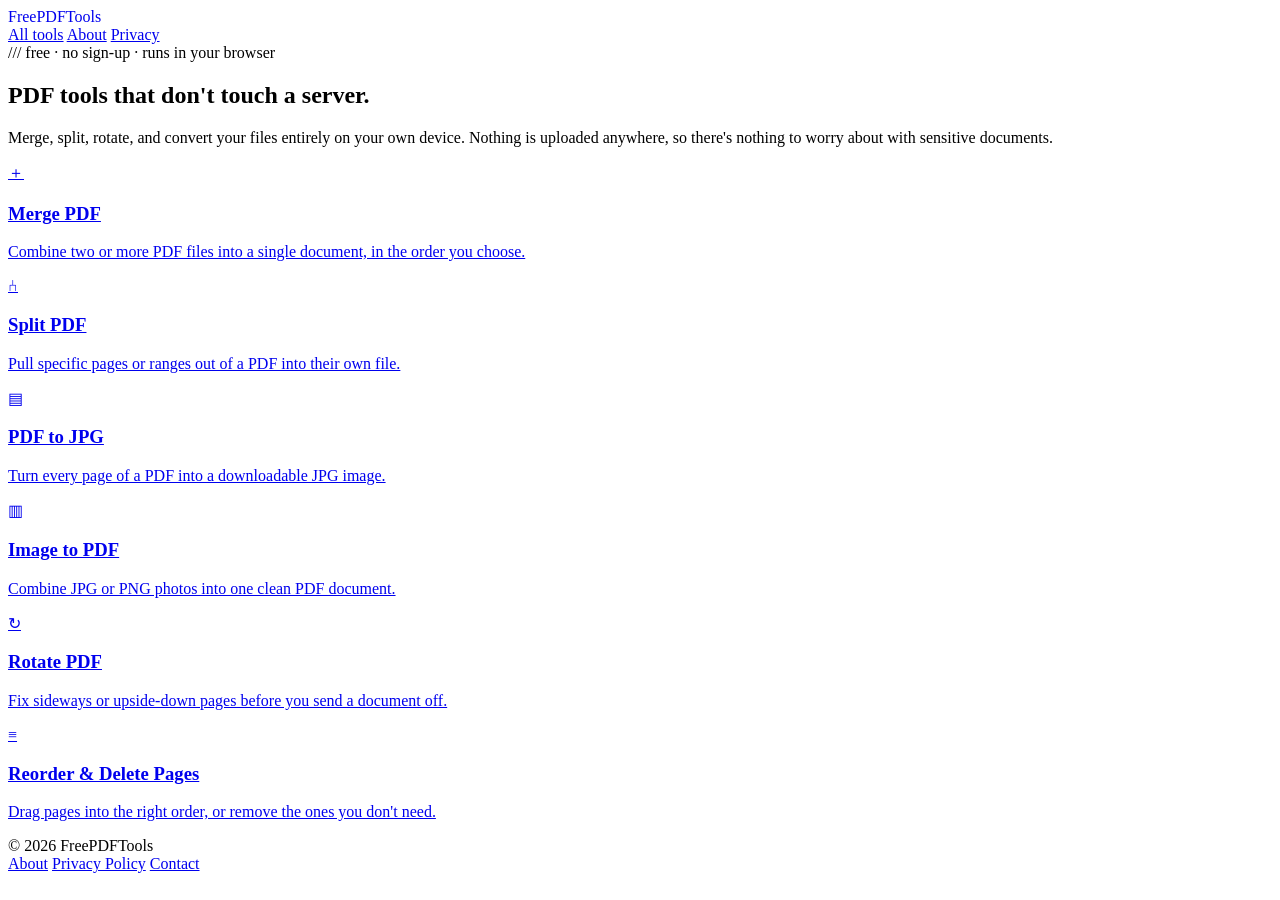
==== index.html @ c8ea1bb5 "Add files via upload" ====
<!DOCTYPE html>
<html lang="en">
<head>
<meta charset="UTF-8">
<meta name="viewport" content="width=device-width, initial-scale=1.0">
<title>FreePDFTools — Free PDF Merge, Split & Convert Tools</title>
<meta name="description" content="Merge, split, rotate, and convert PDF files free, right in your browser. No sign-up, no uploads to a server — your files never leave your device.">
<link rel="stylesheet" href="css/style.css">
</head>
<body>

<header class="site-header">
  <div class="shell">
    <a href="index.html" class="brand" style="text-decoration:none;">
      <span class="mark"></span>
      <span>Free<span class="free">PDF</span>Tools</span>
    </a>
    <nav class="top-nav">
      <a href="index.html">All tools</a>
      <a href="about.html">About</a>
      <a href="privacy.html">Privacy</a>
    </nav>
  </div>
</header>

<main class="shell">
  <section class="intro">
    <div class="eyebrow">/// free &middot; no sign-up &middot; runs in your browser</div>
    <h1>PDF tools that don't touch a server.</h1>
    <p>Merge, split, rotate, and convert your files entirely on your own device. Nothing is uploaded anywhere, so there's nothing to worry about with sensitive documents.</p>
  </section>

  <section class="tray" aria-label="Available tools">
    <a href="tools/merge.html" class="tool-card" data-tab="MERGE">
      <div class="icon">＋</div>
      <h3>Merge PDF</h3>
      <p>Combine two or more PDF files into a single document, in the order you choose.</p>
    </a>

    <a href="tools/split.html" class="tool-card" data-tab="SPLIT">
      <div class="icon">⑃</div>
      <h3>Split PDF</h3>
      <p>Pull specific pages or ranges out of a PDF into their own file.</p>
    </a>

    <a href="tools/pdf-to-jpg.html" class="tool-card" data-tab="PDF→JPG">
      <div class="icon">▤</div>
      <h3>PDF to JPG</h3>
      <p>Turn every page of a PDF into a downloadable JPG image.</p>
    </a>

    <a href="tools/image-to-pdf.html" class="tool-card" data-tab="IMG→PDF">
      <div class="icon">▥</div>
      <h3>Image to PDF</h3>
      <p>Combine JPG or PNG photos into one clean PDF document.</p>
    </a>

    <a href="tools/rotate.html" class="tool-card" data-tab="ROTATE">
      <div class="icon">↻</div>
      <h3>Rotate PDF</h3>
      <p>Fix sideways or upside-down pages before you send a document off.</p>
    </a>

    <a href="tools/organize.html" class="tool-card" data-tab="REORDER">
      <div class="icon">≡</div>
      <h3>Reorder &amp; Delete Pages</h3>
      <p>Drag pages into the right order, or remove the ones you don't need.</p>
    </a>
  </section>
</main>

<footer class="site-footer">
  <div class="shell">
    <span>&copy; 2026 FreePDFTools</span>
    <div>
      <a href="about.html">About</a>
      <a href="privacy.html">Privacy Policy</a>
      <a href="contact.html">Contact</a>
    </div>
  </div>
</footer>

</body>
</html>
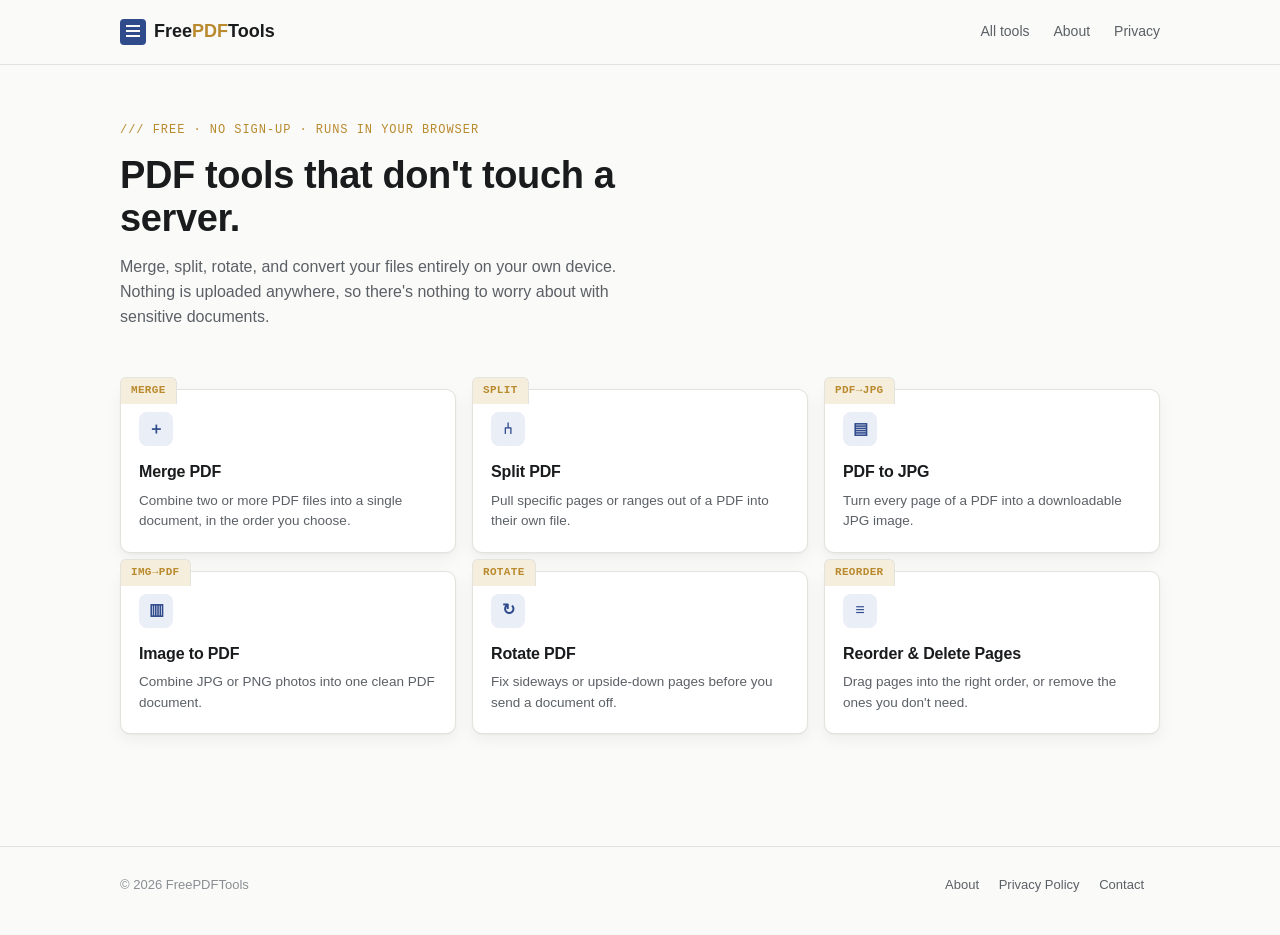
==== commit 344effa5: "index.html" ====
--- a/index.html
+++ b/index.html
@@ -5,7 +5,7 @@
 <meta name="viewport" content="width=device-width, initial-scale=1.0">
 <title>FreePDFTools — Free PDF Merge, Split & Convert Tools</title>
 <meta name="description" content="Merge, split, rotate, and convert PDF files free, right in your browser. No sign-up, no uploads to a server — your files never leave your device.">
-<link rel="stylesheet" href="css/style.css">
+<link rel="stylesheet" href="style.css">
 </head>
 <body>
 
@@ -31,37 +31,37 @@
   </section>
 
   <section class="tray" aria-label="Available tools">
-    <a href="tools/merge.html" class="tool-card" data-tab="MERGE">
+    <a href="merge.html" class="tool-card" data-tab="MERGE">
       <div class="icon">＋</div>
       <h3>Merge PDF</h3>
       <p>Combine two or more PDF files into a single document, in the order you choose.</p>
     </a>
 
-    <a href="tools/split.html" class="tool-card" data-tab="SPLIT">
+    <a href="split.html" class="tool-card" data-tab="SPLIT">
       <div class="icon">⑃</div>
       <h3>Split PDF</h3>
       <p>Pull specific pages or ranges out of a PDF into their own file.</p>
     </a>
 
-    <a href="tools/pdf-to-jpg.html" class="tool-card" data-tab="PDF→JPG">
+    <a href="pdf-to-jpg.html" class="tool-card" data-tab="PDF→JPG">
       <div class="icon">▤</div>
       <h3>PDF to JPG</h3>
       <p>Turn every page of a PDF into a downloadable JPG image.</p>
     </a>
 
-    <a href="tools/image-to-pdf.html" class="tool-card" data-tab="IMG→PDF">
+    <a href="image-to-pdf.html" class="tool-card" data-tab="IMG→PDF">
       <div class="icon">▥</div>
       <h3>Image to PDF</h3>
       <p>Combine JPG or PNG photos into one clean PDF document.</p>
     </a>
 
-    <a href="tools/rotate.html" class="tool-card" data-tab="ROTATE">
+    <a href="rotate.html" class="tool-card" data-tab="ROTATE">
       <div class="icon">↻</div>
       <h3>Rotate PDF</h3>
       <p>Fix sideways or upside-down pages before you send a document off.</p>
     </a>
 
-    <a href="tools/organize.html" class="tool-card" data-tab="REORDER">
+    <a href="organize.html" class="tool-card" data-tab="REORDER">
       <div class="icon">≡</div>
       <h3>Reorder &amp; Delete Pages</h3>
       <p>Drag pages into the right order, or remove the ones you don't need.</p>
--- a/style.css
+++ b/style.css
@@ -0,0 +1,410 @@
+/* ===================================================================
+   FreePDFTools — Design System
+   Concept: a "document tray" — tools are drawn as file folders with
+   a tab, since the whole product is about handling documents.
+   =================================================================== */
+
+@import url('https://fonts.googleapis.com/css2?family=Space+Grotesk:wght@500;600;700&family=Inter:wght@400;500;600&family=IBM+Plex+Mono:wght@500;600&display=swap');
+
+:root {
+  --paper: #FAFAF8;
+  --paper-raised: #FFFFFF;
+  --ink: #191B1D;
+  --ink-soft: #5B6066;
+  --ink-faint: #8A8F94;
+  --line: #E4E2DD;
+  --line-strong: #D2CFC8;
+  --accent: #2F4B8C;
+  --accent-hover: #24396B;
+  --accent-soft: #EAEEF7;
+  --tab: #B98A2E;
+  --tab-soft: #F6EEDC;
+  --success: #3F7D5C;
+  --success-soft: #E8F1EC;
+  --danger: #B3453C;
+  --danger-soft: #FBEBE9;
+
+  --radius-s: 6px;
+  --radius-m: 10px;
+  --shadow-card: 0 1px 2px rgba(25,27,29,0.04), 0 6px 16px rgba(25,27,29,0.05);
+  --shadow-card-hover: 0 2px 4px rgba(25,27,29,0.06), 0 12px 28px rgba(25,27,29,0.09);
+}
+
+* { box-sizing: border-box; }
+
+html, body {
+  margin: 0;
+  padding: 0;
+  background: var(--paper);
+  color: var(--ink);
+  font-family: 'Inter', -apple-system, BlinkMacSystemFont, sans-serif;
+  font-size: 16px;
+  line-height: 1.55;
+  -webkit-font-smoothing: antialiased;
+}
+
+h1, h2, h3, .display {
+  font-family: 'Space Grotesk', 'Inter', sans-serif;
+  font-weight: 600;
+  letter-spacing: -0.01em;
+  color: var(--ink);
+  margin: 0;
+}
+
+.mono {
+  font-family: 'IBM Plex Mono', monospace;
+}
+
+a { color: var(--accent); text-decoration: none; }
+a:hover { text-decoration: underline; }
+
+button, .btn { font-family: inherit; }
+
+:focus-visible {
+  outline: 2px solid var(--accent);
+  outline-offset: 2px;
+}
+
+@media (prefers-reduced-motion: reduce) {
+  *, *::before, *::after {
+    animation-duration: 0.01ms !important;
+    transition-duration: 0.01ms !important;
+  }
+}
+
+/* ---------------------------------------------------------------
+   Layout shell
+   --------------------------------------------------------------- */
+.shell {
+  max-width: 1080px;
+  margin: 0 auto;
+  padding: 0 20px;
+}
+
+header.site-header {
+  border-bottom: 1px solid var(--line);
+  background: var(--paper);
+}
+
+.site-header .shell {
+  display: flex;
+  align-items: center;
+  justify-content: space-between;
+  height: 64px;
+}
+
+.brand {
+  display: flex;
+  align-items: center;
+  gap: 8px;
+  font-size: 18px;
+  font-weight: 700;
+}
+
+.brand .mark {
+  width: 26px;
+  height: 26px;
+  border-radius: 4px;
+  background: var(--accent);
+  position: relative;
+  flex-shrink: 0;
+}
+.brand .mark::after {
+  content: '';
+  position: absolute;
+  top: 6px; left: 6px; right: 6px;
+  height: 2px;
+  background: var(--paper);
+  box-shadow: 0 5px 0 var(--paper), 0 10px 0 var(--paper);
+}
+
+.brand span { color: var(--ink); }
+.brand .free { color: var(--tab); }
+
+nav.top-nav { display: flex; gap: 24px; font-size: 14px; font-weight: 500; }
+nav.top-nav a { color: var(--ink-soft); }
+nav.top-nav a:hover { color: var(--ink); text-decoration: none; }
+
+footer.site-footer {
+  border-top: 1px solid var(--line);
+  margin-top: 64px;
+  padding: 28px 0 40px;
+  color: var(--ink-faint);
+  font-size: 13px;
+}
+footer.site-footer .shell {
+  display: flex;
+  justify-content: space-between;
+  flex-wrap: wrap;
+  gap: 12px;
+}
+footer.site-footer a { color: var(--ink-soft); margin-right: 16px; }
+
+/* ---------------------------------------------------------------
+   Hero / intro — plain-spoken, not a marketing banner
+   --------------------------------------------------------------- */
+.intro {
+  padding: 56px 0 36px;
+}
+.intro .eyebrow {
+  font-family: 'IBM Plex Mono', monospace;
+  font-size: 12px;
+  letter-spacing: 0.08em;
+  text-transform: uppercase;
+  color: var(--tab);
+  margin-bottom: 14px;
+}
+.intro h1 {
+  font-size: 38px;
+  line-height: 1.15;
+  max-width: 620px;
+}
+.intro p {
+  margin-top: 14px;
+  max-width: 540px;
+  color: var(--ink-soft);
+  font-size: 16px;
+}
+
+/* ---------------------------------------------------------------
+   Tool tray — the signature element.
+   Each tool is a "folder" with a tab bearing its file-operation code.
+   --------------------------------------------------------------- */
+.tray {
+  display: grid;
+  grid-template-columns: repeat(3, 1fr);
+  gap: 18px 16px;
+  padding: 8px 0 48px;
+}
+@media (max-width: 760px) {
+  .tray { grid-template-columns: repeat(2, 1fr); }
+}
+@media (max-width: 480px) {
+  .tray { grid-template-columns: 1fr; }
+}
+
+.tool-card {
+  position: relative;
+  display: block;
+  background: var(--paper-raised);
+  border: 1px solid var(--line);
+  border-radius: 0 var(--radius-m) var(--radius-m) var(--radius-m);
+  padding: 22px 18px 20px;
+  box-shadow: var(--shadow-card);
+  transition: transform 0.15s ease, box-shadow 0.15s ease, border-color 0.15s ease;
+  color: var(--ink);
+}
+.tool-card:hover {
+  transform: translateY(-2px);
+  box-shadow: var(--shadow-card-hover);
+  border-color: var(--line-strong);
+  text-decoration: none;
+}
+
+.tool-card::before {
+  content: attr(data-tab);
+  position: absolute;
+  top: -13px;
+  left: -1px;
+  font-family: 'IBM Plex Mono', monospace;
+  font-size: 11px;
+  font-weight: 600;
+  letter-spacing: 0.03em;
+  color: var(--tab);
+  background: var(--tab-soft);
+  border: 1px solid var(--line);
+  border-bottom: none;
+  padding: 4px 10px 5px;
+  border-radius: 6px 6px 0 0;
+}
+
+.tool-card .icon {
+  width: 34px;
+  height: 34px;
+  border-radius: 8px;
+  background: var(--accent-soft);
+  color: var(--accent);
+  display: flex;
+  align-items: center;
+  justify-content: center;
+  margin-bottom: 14px;
+  font-size: 16px;
+  font-weight: 700;
+}
+
+.tool-card h3 {
+  font-size: 16px;
+  margin-bottom: 6px;
+}
+.tool-card p {
+  margin: 0;
+  color: var(--ink-soft);
+  font-size: 13.5px;
+  line-height: 1.5;
+}
+
+/* ---------------------------------------------------------------
+   Tool page (e.g. merge.html)
+   --------------------------------------------------------------- */
+.tool-page-head {
+  padding: 40px 0 8px;
+}
+.tool-page-head .eyebrow {
+  font-family: 'IBM Plex Mono', monospace;
+  font-size: 12px;
+  letter-spacing: 0.08em;
+  text-transform: uppercase;
+  color: var(--tab);
+  margin-bottom: 10px;
+}
+.tool-page-head h1 { font-size: 30px; }
+.tool-page-head p { color: var(--ink-soft); margin-top: 10px; max-width: 560px; }
+
+.workspace {
+  margin: 28px 0 56px;
+  border: 1px solid var(--line);
+  border-radius: var(--radius-m);
+  background: var(--paper-raised);
+  box-shadow: var(--shadow-card);
+  overflow: hidden;
+}
+
+.dropzone {
+  border: 2px dashed var(--line-strong);
+  border-radius: var(--radius-m);
+  margin: 20px;
+  padding: 40px 20px;
+  text-align: center;
+  cursor: pointer;
+  transition: border-color 0.15s ease, background 0.15s ease;
+}
+.dropzone:hover, .dropzone.drag-over {
+  border-color: var(--accent);
+  background: var(--accent-soft);
+}
+.dropzone .dz-title { font-weight: 600; font-size: 15px; }
+.dropzone .dz-sub { color: var(--ink-faint); font-size: 13px; margin-top: 6px; }
+.dropzone input[type="file"] { display: none; }
+
+.file-list {
+  padding: 0 20px;
+}
+.file-row {
+  display: flex;
+  align-items: center;
+  gap: 12px;
+  padding: 12px 0;
+  border-bottom: 1px solid var(--line);
+}
+.file-row:last-child { border-bottom: none; }
+.file-row .badge {
+  font-family: 'IBM Plex Mono', monospace;
+  font-size: 10.5px;
+  font-weight: 600;
+  color: var(--accent);
+  background: var(--accent-soft);
+  padding: 3px 7px;
+  border-radius: 4px;
+  flex-shrink: 0;
+}
+.file-row .name {
+  flex: 1;
+  font-size: 14px;
+  overflow: hidden;
+  text-overflow: ellipsis;
+  white-space: nowrap;
+}
+.file-row .size {
+  font-family: 'IBM Plex Mono', monospace;
+  font-size: 12px;
+  color: var(--ink-faint);
+  flex-shrink: 0;
+}
+.file-row .move-btns { display: flex; gap: 4px; flex-shrink: 0; }
+.file-row button.icon-btn {
+  border: 1px solid var(--line);
+  background: var(--paper);
+  color: var(--ink-soft);
+  width: 26px; height: 26px;
+  border-radius: 6px;
+  cursor: pointer;
+  font-size: 13px;
+  line-height: 1;
+}
+.file-row button.icon-btn:hover { background: var(--accent-soft); color: var(--accent); border-color: var(--accent); }
+.file-row button.remove { color: var(--danger); }
+.file-row button.remove:hover { background: var(--danger-soft); border-color: var(--danger); }
+
+.actions-bar {
+  display: flex;
+  align-items: center;
+  justify-content: space-between;
+  gap: 12px;
+  padding: 18px 20px;
+  border-top: 1px solid var(--line);
+  background: var(--paper);
+  flex-wrap: wrap;
+}
+
+.btn-primary {
+  background: var(--accent);
+  color: #fff;
+  border: none;
+  padding: 12px 22px;
+  border-radius: var(--radius-s);
+  font-weight: 600;
+  font-size: 14.5px;
+  cursor: pointer;
+  transition: background 0.15s ease;
+}
+.btn-primary:hover { background: var(--accent-hover); }
+.btn-primary:disabled { background: var(--line-strong); color: var(--ink-faint); cursor: not-allowed; }
+
+.btn-ghost {
+  background: transparent;
+  color: var(--ink-soft);
+  border: 1px solid var(--line);
+  padding: 11px 18px;
+  border-radius: var(--radius-s);
+  font-weight: 500;
+  font-size: 14px;
+  cursor: pointer;
+}
+.btn-ghost:hover { border-color: var(--ink-soft); color: var(--ink); }
+
+.status-msg {
+  font-size: 13.5px;
+  padding: 12px 20px;
+}
+.status-msg.success { color: var(--success); background: var(--success-soft); }
+.status-msg.error { color: var(--danger); background: var(--danger-soft); }
+
+.privacy-note {
+  display: flex;
+  align-items: center;
+  gap: 8px;
+  font-size: 12.5px;
+  color: var(--ink-faint);
+  margin-top: 14px;
+}
+.privacy-note .dot {
+  width: 6px; height: 6px; border-radius: 50%;
+  background: var(--success);
+  flex-shrink: 0;
+}
+
+.guide {
+  margin: 40px 0 60px;
+  padding-top: 32px;
+  border-top: 1px solid var(--line);
+}
+.guide h2 { font-size: 20px; margin-bottom: 16px; }
+.guide ol { padding-left: 20px; color: var(--ink-soft); }
+.guide li { margin-bottom: 8px; }
+
+.empty-state {
+  text-align: center;
+  padding: 36px 20px;
+  color: var(--ink-faint);
+  font-size: 13.5px;
+}
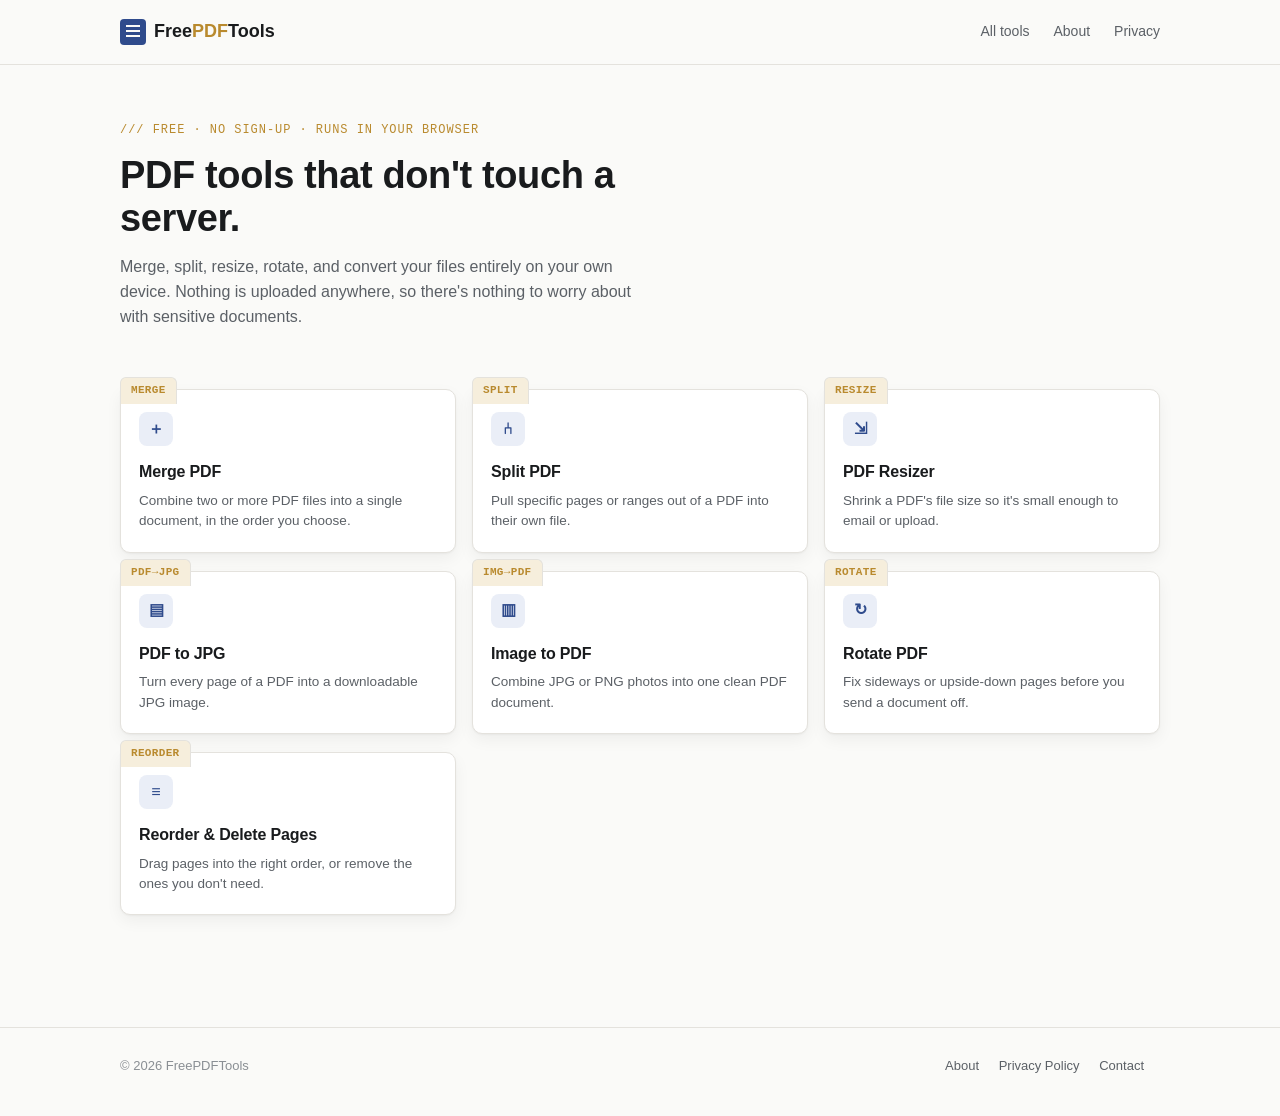
==== commit 09c74a72: "index.html" ====
--- a/index.html
+++ b/index.html
@@ -4,7 +4,7 @@
 <meta charset="UTF-8">
 <meta name="viewport" content="width=device-width, initial-scale=1.0">
 <title>FreePDFTools — Free PDF Merge, Split & Convert Tools</title>
-<meta name="description" content="Merge, split, rotate, and convert PDF files free, right in your browser. No sign-up, no uploads to a server — your files never leave your device.">
+<meta name="description" content="Merge, split, resize, rotate, and convert PDF files free, right in your browser. No sign-up, no uploads to a server — your files never leave your device.">
 <link rel="stylesheet" href="style.css">
 </head>
 <body>
@@ -27,7 +27,7 @@
   <section class="intro">
     <div class="eyebrow">/// free &middot; no sign-up &middot; runs in your browser</div>
     <h1>PDF tools that don't touch a server.</h1>
-    <p>Merge, split, rotate, and convert your files entirely on your own device. Nothing is uploaded anywhere, so there's nothing to worry about with sensitive documents.</p>
+    <p>Merge, split, resize, rotate, and convert your files entirely on your own device. Nothing is uploaded anywhere, so there's nothing to worry about with sensitive documents.</p>
   </section>
 
   <section class="tray" aria-label="Available tools">
@@ -41,6 +41,12 @@
       <div class="icon">⑃</div>
       <h3>Split PDF</h3>
       <p>Pull specific pages or ranges out of a PDF into their own file.</p>
+    </a>
+
+    <a href="resize.html" class="tool-card" data-tab="RESIZE">
+      <div class="icon">⇲</div>
+      <h3>PDF Resizer</h3>
+      <p>Shrink a PDF's file size so it's small enough to email or upload.</p>
     </a>
 
     <a href="pdf-to-jpg.html" class="tool-card" data-tab="PDF→JPG">
